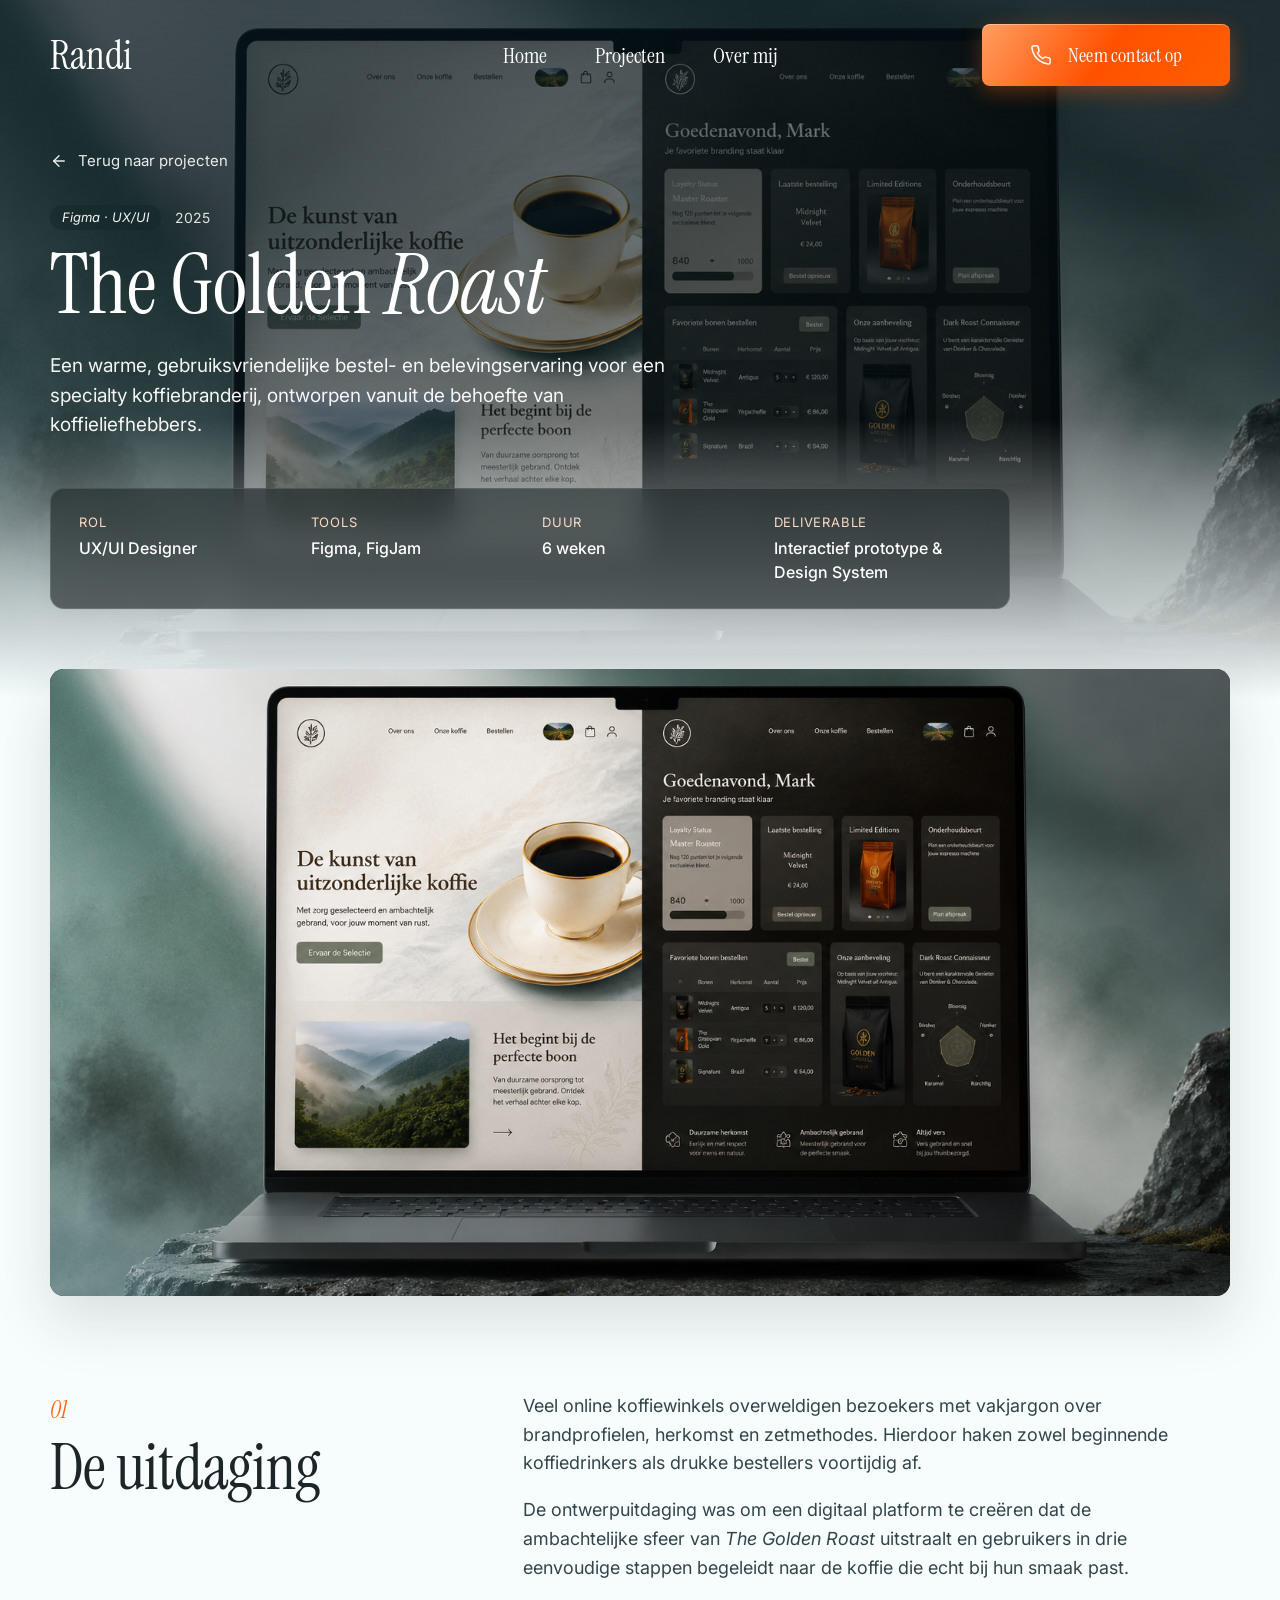
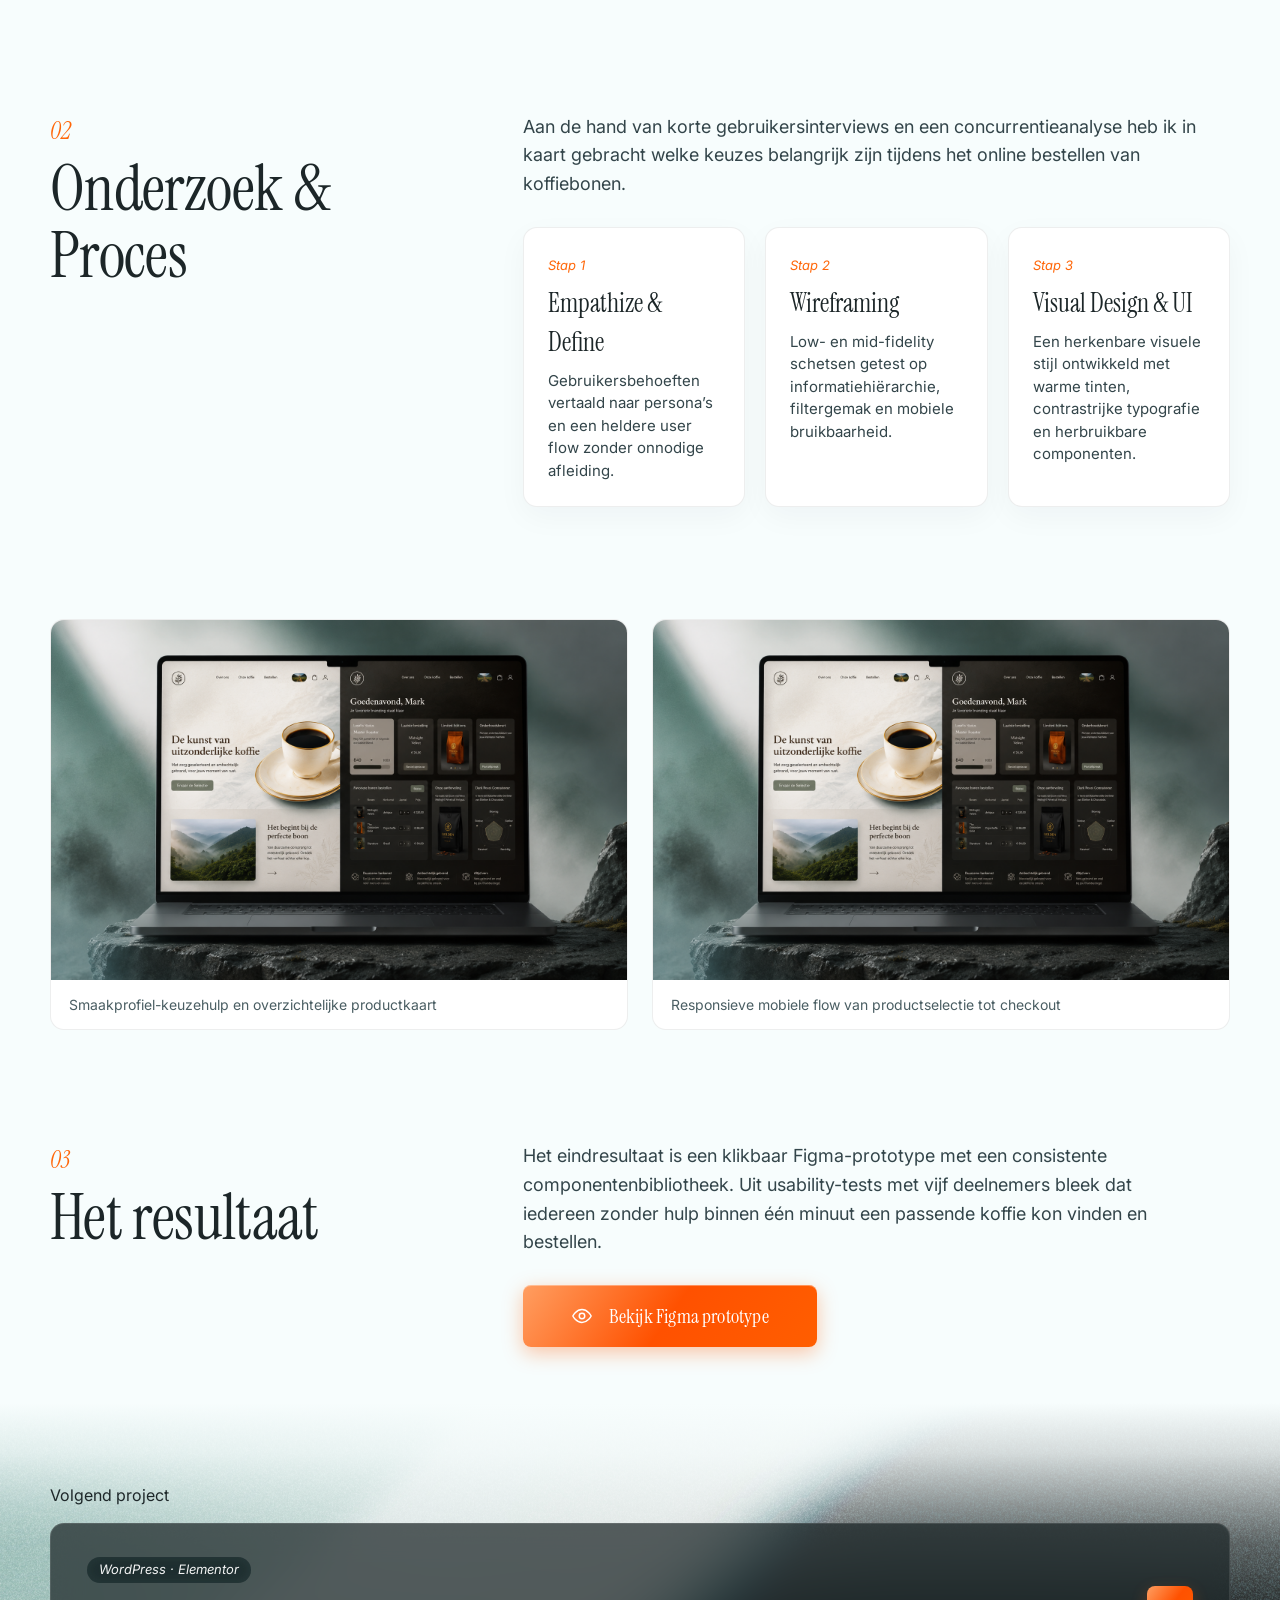
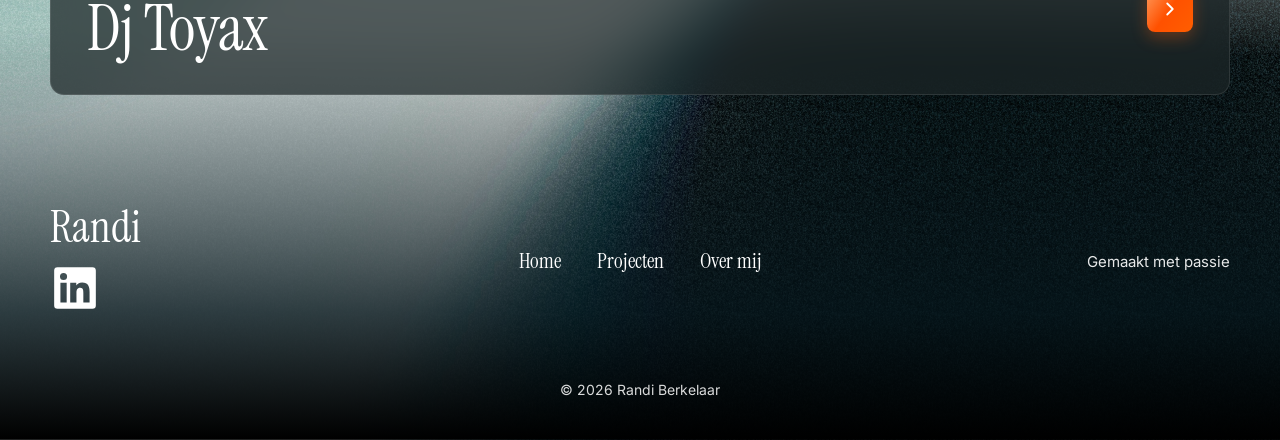
==== goldenroast.html @ 63458b0e "project pagina" ====
<!DOCTYPE html>
<html lang="nl">

<head>
  <meta charset="UTF-8">
  <meta name="viewport" content="width=device-width, initial-scale=1.0">
  <title>The Golden Roast | Randi Berkelaar</title>
  <meta name="description"
    content="UX/UI case study voor The Golden Roast door Randi Berkelaar – van gebruikersonderzoek en wireframes tot een compleet visueel ontwerp in Figma.">

  <link rel="preconnect" href="https://fonts.googleapis.com">
  <link rel="preconnect" href="https://fonts.gstatic.com" crossorigin>
  <link
    href="https://fonts.googleapis.com/css2?family=Inter:wght@400;500;600&family=Instrument+Serif:ital@0;1&display=swap"
    rel="stylesheet">
  <link rel="stylesheet" href="style.css">
</head>

<body class="project-page">

  <!-- ================= HEADER ================= -->
  <header class="site-header" id="top">
    <a href="index.html" class="logo">Randi</a>

    <nav class="nav" id="nav">
      <a href="index.html">Home</a>
      <a href="index.html#projecten">Projecten</a>
      <a href="index.html#over-mij">Over mij</a>
      <a href="index.html#contact" class="btn btn-orange nav-cta-mobile">Neem contact op</a>
    </nav>

    <a href="index.html#contact" class="btn btn-orange header-cta">
      <svg viewBox="0 0 24 24" aria-hidden="true">
        <path
          d="M22 16.9v3a2 2 0 0 1-2.2 2 19.8 19.8 0 0 1-8.6-3.1 19.5 19.5 0 0 1-6-6A19.8 19.8 0 0 1 2.1 4.2 2 2 0 0 1 4.1 2h3a2 2 0 0 1 2 1.7c.1 1 .4 1.9.7 2.8a2 2 0 0 1-.5 2.1L8.1 9.9a16 16 0 0 0 6 6l1.3-1.2a2 2 0 0 1 2.1-.4c.9.3 1.8.6 2.8.7a2 2 0 0 1 1.7 2z" />
      </svg>
      Neem contact op
    </a>

    <button class="menu-toggle" id="menuToggle" aria-label="Menu openen">
      <span></span><span></span>
    </button>
  </header>

  <main>

    <!-- ================= PROJECT HERO ================= -->
    <section class="project-hero">
      <div class="project-hero-inner">
        <a href="index.html#projecten" class="back-link reveal">
          <svg viewBox="0 0 24 24" aria-hidden="true">
            <path d="M19 12H5" />
            <path d="M12 19l-7-7 7-7" />
          </svg>
          Terug naar projecten
        </a>

        <div class="project-hero-meta reveal">
          <span class="tag">Figma · UX/UI</span>
          <span class="project-year">2025</span>
        </div>

        <h1 class="reveal">The Golden <em>Roast</em></h1>
        <p class="project-lead reveal">
          Een warme, gebruiksvriendelijke bestel- en belevingservaring voor een specialty koffiebranderij,
          ontworpen vanuit de behoefte van koffieliefhebbers.
        </p>

        <!-- Kerngegevens -->
        <dl class="project-specs reveal">
          <div>
            <dt>Rol</dt>
            <dd>UX/UI Designer</dd>
          </div>
          <div>
            <dt>Tools</dt>
            <dd>Figma, FigJam</dd>
          </div>
          <div>
            <dt>Duur</dt>
            <dd>6 weken</dd>
          </div>
          <div>
            <dt>Deliverable</dt>
            <dd>Interactief prototype &amp; Design System</dd>
          </div>
        </dl>
      </div>
    </section>

    <!-- ================= COVER AFBEELDING ================= -->
    <section class="project-cover">
      <div class="container">
        <div class="cover-frame reveal">
          <img src="images/goldenroast.png" alt="Overzicht van het The Golden Roast ontwerp"
            onerror="this.style.display='none'">
        </div>
      </div>
    </section>

    <!-- ================= OVERZICHT & UITDAGING ================= -->
    <section class="case-section">
      <div class="container case-grid">
        <div class="case-label reveal">
          <span class="step-num">01</span>
          <h2>De uitdaging</h2>
        </div>
        <div class="case-body reveal">
          <p>
            Veel online koffiewinkels overweldigen bezoekers met vakjargon over brandprofielen, herkomst en
            zetmethodes. Hierdoor haken zowel beginnende koffiedrinkers als drukke bestellers voortijdig af.
          </p>
          <p>
            De ontwerpuitdaging was om een digitaal platform te creëren dat de ambachtelijke sfeer van
            <em>The Golden Roast</em> uitstraalt en gebruikers in drie eenvoudige stappen begeleidt naar de koffie
            die echt bij hun smaak past.
          </p>
        </div>
      </div>
    </section>

    <!-- ================= ONDERZOEK & PROCES ================= -->
    <section class="case-section">
      <div class="container case-grid">
        <div class="case-label reveal">
          <span class="step-num">02</span>
          <h2>Onderzoek &amp; Proces</h2>
        </div>
        <div class="case-body reveal">
          <p>
            Aan de hand van korte gebruikersinterviews en een concurrentieanalyse heb ik in kaart gebracht welke
            keuzes belangrijk zijn tijdens het online bestellen van koffiebonen.
          </p>

          <div class="process-cards">
            <article class="process-card">
              <span class="process-tag">Stap 1</span>
              <h3>Empathize &amp; Define</h3>
              <p>Gebruikersbehoeften vertaald naar persona’s en een heldere user flow zonder onnodige afleiding.</p>
            </article>

            <article class="process-card">
              <span class="process-tag">Stap 2</span>
              <h3>Wireframing</h3>
              <p>Low- en mid-fidelity schetsen getest op informatiehiërarchie, filtergemak en mobiele bruikbaarheid.</p>
            </article>

            <article class="process-card">
              <span class="process-tag">Stap 3</span>
              <h3>Visual Design &amp; UI</h3>
              <p>Een herkenbare visuele stijl ontwikkeld met warme tinten, contrastrijke typografie en herbruikbare componenten.</p>
            </article>
          </div>
        </div>
      </div>
    </section>

    <!-- ================= VISUELE HIGHLIGHTS ================= -->
    <section class="case-section">
      <div class="container">
        <div class="case-gallery reveal">
          <figure class="gallery-item">
            <img src="images/goldenroast.png" alt="Productpagina en smaakprofiel kiezer"
              onerror="this.style.display='none'">
            <figcaption>Smaakprofiel-keuzehulp en overzichtelijke productkaart</figcaption>
          </figure>
          <figure class="gallery-item">
            <img src="images/goldenroast.png" alt="Mobiele weergave en winkelmand"
              onerror="this.style.display='none'">
            <figcaption>Responsieve mobiele flow van productselectie tot checkout</figcaption>
          </figure>
        </div>
      </div>
    </section>

    <!-- ================= RESULTAAT & REFLECTIE ================= -->
    <section class="case-section">
      <div class="container case-grid">
        <div class="case-label reveal">
          <span class="step-num">03</span>
          <h2>Het resultaat</h2>
        </div>
        <div class="case-body reveal">
          <p>
            Het eindresultaat is een klikbaar Figma-prototype met een consistente componentenbibliotheek. Uit
            usability-tests met vijf deelnemers bleek dat iedereen zonder hulp binnen één minuut een passende
            koffie kon vinden en bestellen.
          </p>
          <div class="case-actions">
            <a href="https://www.figma.com/" target="_blank" rel="noopener" class="btn btn-orange">
              <svg viewBox="0 0 24 24" aria-hidden="true">
                <path d="M2 12s3.6-7 10-7 10 7 10 7-3.6 7-10 7S2 12 2 12z" />
                <circle cx="12" cy="12" r="3" />
              </svg>
              Bekijk Figma prototype
            </a>
          </div>
        </div>
      </div>
    </section>

    <!-- ================= VOLGEND PROJECT + FOOTER ================= -->
    <div class="dark-zone">

      <section class="next-project">
        <div class="container">
          <p class="next-label reveal">Volgend project</p>
          <a href="index.html#projecten" class="next-card reveal">
            <div>
              <span class="tag">WordPress · Elementor</span>
              <h2>Dj Toyax</h2>
            </div>
            <span class="arrow" aria-hidden="true">
              <svg viewBox="0 0 24 24">
                <path d="M9 18l6-6-6-6" />
              </svg>
            </span>
          </a>
        </div>
      </section>

      <!-- ================= FOOTER ================= -->
      <footer class="footer">
        <div class="footer-inner">
          <div class="footer-left">
            <a href="index.html" class="logo">Randi</a>
            <a href="https://www.linkedin.com/" target="_blank" rel="noopener" class="linkedin" aria-label="LinkedIn">
              <svg viewBox="0 0 24 24">
                <path
                  d="M20.4 2H3.6A1.6 1.6 0 0 0 2 3.6v16.8A1.6 1.6 0 0 0 3.6 22h16.8a1.6 1.6 0 0 0 1.6-1.6V3.6A1.6 1.6 0 0 0 20.4 2zM8 19H5V9.5h3V19zM6.5 8.2a1.7 1.7 0 1 1 0-3.4 1.7 1.7 0 0 1 0 3.4zM19 19h-3v-4.6c0-1.1 0-2.5-1.5-2.5s-1.8 1.2-1.8 2.4V19h-3V9.5h2.9v1.3c.4-.8 1.400-1.500 2.800-1.500 3 0 3.600 2 3.600 4.600V19z" />
              </svg>
            </a>
          </div>

          <nav class="footer-nav">
            <a href="index.html">Home</a>
            <a href="index.html#projecten">Projecten</a>
            <a href="index.html#over-mij">Over mij</a>
          </nav>

          <p class="footer-made">Gemaakt met passie</p>
        </div>
        <p class="copyright">© <span id="year">2026</span> Randi Berkelaar</p>
      </footer>

    </div>
  </main>

  <script src="script.js"></script>
</body>

</html>
---- style.css ----
/* =========================================================
   Kleuren, fonts, variabelen en basisinstellingen
   ========================================================= */
:root {
  --orange-1: #ff8a3d;
  --orange-2: #ff5f0a;
  --orange: #FF6608;
  --orange-soft: #fbd9c4;

  --ink: #1C2628;
  --ink-soft: #1D2729;
  --teal: #27585a;
  --bg-light: #f7fdfd;
  --text: #2a3a3d;
  --white: #F7FDFF;

  --font-display: "Instrument Serif", "Times New Roman", serif;
  --font-body: "Inter", system-ui, -apple-system, sans-serif;

  --radius: 14px;
  --pad: 50px;
  --max: 1400px;
  /* Eén gedeelde zijmarge voor ALLE secties (header, hero, projecten, over mij, footer) */
  --gutter: max(var(--pad), calc((100% - var(--max)) / 2));
}

@property --fl {
  syntax: "<length>";
  inherits: false;
  initial-value: 0px;
}

@property --fr {
  syntax: "<length>";
  inherits: false;
  initial-value: 0px;
}

*,
*::before,
*::after {
  box-sizing: border-box;
  margin: 0;
  padding: 0;
}

html {
  scroll-behavior: smooth;
  overflow-x: clip;
}

body {
  font-family: var(--font-body);
  color: var(--text);
  background: var(--bg-light);
  line-height: 1.5;
  -webkit-font-smoothing: antialiased;
  overflow-x: hidden;
}

img {
  display: block;
  max-width: 100%;
}

a {
  color: inherit;
  text-decoration: none;
}

button {
  font: inherit;
  cursor: pointer;
  border: 0;
  background: none;
}

.container {
  width: 100%;
  padding: 0 var(--gutter);
}

.container-narrow {
  width: 100%;
  max-width: 760px;
  margin: 0 auto;
  padding: 0 24px;
}



/* ================= BUTTONS ================= */
.btn {
  display: inline-flex;
  align-items: center;
  justify-content: center;
  gap: 16px;
  padding: 16px 48px;
  font-family: var(--font-display);
  font-size: 20px;
  letter-spacing: .01em;
  color: #fff;
  border-radius: 8px;
  transition: transform .25s ease, box-shadow .25s ease, filter .25s ease;
}

.btn svg {
  width: 22px;
  height: 22px;
  fill: none;
  stroke: currentColor;
  stroke-width: 1.6;
  stroke-linecap: round;
  stroke-linejoin: round;
}

.btn-orange {
  background: linear-gradient(125deg, rgb(255, 158, 97) 0%, rgb(255, 81, 0) 50%, rgb(255, 94, 0) 100%);
  box-shadow: 0 6px 20px rgba(255, 95, 10, .35), inset 0 1px 0 rgba(255, 255, 255, .35);
}

.btn-orange:hover {
  transform: translateY(-2px);
  filter: brightness(1.06);
  box-shadow: 0 12px 28px rgba(255, 95, 10, .45), inset 0 1px 0 rgba(255, 255, 255, .35);
}

.btn-orange:active {
  transform: translateY(0);
}

.btn-ghost {
  background: transparent;
  padding-inline: 20px;
}

.btn-ghost:hover {
  transform: translateX(4px);
}

/* ================= HEADER ================= */
.site-header {
  position: absolute;
  top: 0;
  left: 0;
  right: 0;
  z-index: 20;
  display: flex;
  align-items: center;
  justify-content: space-between;
  padding: 24px var(--gutter);
}

.logo {
  font-family: var(--font-display);
  font-size: 40px;
  color: #fff;
  line-height: 1;
}

.nav {
  position: absolute;
  left: 50%;
  transform: translateX(-50%);
  display: flex;
  gap: 48px;
}

.nav a {
  font-family: var(--font-display);
  font-size: 22px;
  color: #fff;
  position: relative;
  padding-block: 4px;
}

.nav a:hover {
  color: var(--orange-1);
}

.header-cta {
  padding: 16px 48px;
}

.nav-cta-mobile {
  display: none;
}

.menu-toggle {
  display: none;
  width: 44px;
  height: 44px;
  position: relative;
  z-index: 30;
}

.menu-toggle span {
  position: absolute;
  left: 10px;
  right: 10px;
  height: 2px;
  background: #fff;
  transition: transform .3s, top .3s;
}

.menu-toggle span:nth-child(1) {
  top: 16px;
}

.menu-toggle span:nth-child(2) {
  top: 26px;
}

.menu-toggle.open span:nth-child(1) {
  top: 21px;
  transform: rotate(45deg);
}

.menu-toggle.open span:nth-child(2) {
  top: 21px;
  transform: rotate(-45deg);
}

/* ================= HERO ================= */
.hero {
  position: relative;
  min-height: 760px;
  padding: 130px var(--gutter) 140px;
  color: #fff;
  overflow: hidden;

  /* bovenste laag = overlay, onderste laag = jouw foto */
  background-image:
    /* donkere teal tint bovenin zodat de witte tekst leesbaar blijft */
    linear-gradient(1deg, rgba(4, 20, 26, .55) 0%, rgba(4, 20, 26, .25) 50%, rgba(4, 20, 26, 0) 80%),
    /* extra donkere gloed links achter de kop */
    radial-gradient(ellipse 60% 70% at 15% 35%, rgba(4, 20, 26, .45) 0%, transparent 70%),
    url("images/magicpattern.jpg");
  background-size: cover;
  background-position: center;
  background-repeat: no-repeat;
}

@media (max-width: 860px) {
  .hero {
    background-image:
      linear-gradient(1deg, rgba(4, 20, 26, .55) 0%, rgba(4, 20, 26, .25) 50%, rgba(4, 20, 26, 0) 80%),
      radial-gradient(ellipse 60% 70% at 15% 35%, rgba(4, 20, 26, .45) 0%, transparent 70%),
      url("images/mobiel.png");
    background-size: cover;
    background-position: center;
    background-repeat: no-repeat;
  }
}

/* zachte overloop naar de achtergrondkleur van de rest van de site */
.hero::after {
  content: "";
  position: absolute;
  left: 0;
  right: 0;
  bottom: 0;
  height: 340px;
  background: linear-gradient(180deg,
      rgba(247, 253, 253, 0) 0%,
      rgba(247, 253, 253, .35) 40%,
      rgba(247, 253, 253, .8) 75%,
      var(--bg-light) 100%);
  z-index: 2;
  pointer-events: none;
}

.hero-inner {
  position: relative;
  z-index: 3;
  display: flex;
  align-items: flex-start;
  justify-content: space-between;
  gap: 40px;
}

.hero-text {
  max-width: 640px;
  padding-top: 10px;
}

.hero h1 {
  font-family: var(--font-display);
  font-weight: 400;
  font-size: clamp(64px, 7vw, 108px);
  line-height: .98;
}

.hero h1 em {
  font-style: italic;
  color: var(--orange);
}

.hero p {
  margin-top: 40px;
  max-width: 440px;
  font-size: 18px;
  line-height: 1.5;
  color: rgba(255, 255, 255, .95);
}

.hero-buttons {
  margin-top: 56px;
  display: flex;
  align-items: center;
  gap: 40px;
  flex-wrap: wrap;
}

.hero-buttons .btn-orange {
  padding: 16px 48px;
}

/* gestapelde kaarten */
.hero-stack {
  position: relative;
  width: 460px;
  max-width: 100%;
  aspect-ratio: 460 / 420;
  margin-top: 70px;
  flex-shrink: 0;
  animation: float 6s ease-in-out infinite;
}

.stack-card {
  position: absolute;
  top: 0;
  left: 0;
  right: 0;
  height: 83%;
  border-radius: 8px;
  overflow: hidden;
  box-shadow: 0 20px 50px rgba(0, 0, 0, .35);
  transition: transform .9s cubic-bezier(.65, 0, .35, 1);
  will-change: transform;
}

.stack-card img {
  width: 100%;
  height: 100%;
  object-fit: cover;
}

.stack-card[data-pos="0"] {
  transform: translateY(40px);
  z-index: 3;
}

.stack-card[data-pos="1"] {
  transform: translate(-6px, 2px) rotate(-2.5deg);
  z-index: 2;
}

.stack-card[data-pos="2"] {
  transform: translate(10px, -6px) rotate(4deg);
  z-index: 1;
}

@keyframes float {

  0%,
  100% {
    transform: translateY(0);
  }

  50% {
    transform: translateY(-10px);
  }
}

/* ================= PROJECTEN ================= */
.projects {
  padding: 80px 0 80px;
}

.section-head {
  display: flex;
  align-items: center;
  justify-content: space-between;
  margin-bottom: 36px;
}

h2 {
  font-family: var(--font-display);
  font-weight: 400;
  font-size: clamp(40px, 5vw, 64px);
  line-height: 1.05;
  color: var(--ink);
  letter-spacing: -.01em;
}

.carousel-arrows {
  display: flex;
  gap: 22px;
}

.arrow {
  width: 46px;
  height: 46px;
  border-radius: 8px;
  display: grid;
  place-items: center;
  background: linear-gradient(125deg, rgb(255, 158, 97) 0%, rgb(255, 81, 0) 50%, rgb(255, 94, 0) 100%);
  box-shadow: 0 6px 16px rgba(255, 95, 10, .3);
  transition: transform .2s, filter .2s, opacity .2s;
}

.arrow svg {
  width: 22px;
  height: 22px;
  fill: none;
  stroke: #fff;
  stroke-width: 2;
  stroke-linecap: round;
  stroke-linejoin: round;
}

.arrow:hover {
  transform: translateY(-2px);
  filter: brightness(1.08);
}

.arrow:disabled {
  opacity: .4;
  cursor: default;
  transform: none;
}

.carousel {
  display: flex;
  gap: 24px;
  overflow-x: auto;
  scroll-snap-type: x mandatory;
  scrollbar-width: none;
  padding-bottom: 4px;
  -webkit-overflow-scrolling: touch;
  overscroll-behavior-x: contain;
  touch-action: pan-x pan-y;

  /* zachte fade aan de zijkanten, alleen zichtbaar aan de kant waar nog meer kaarten zijn */
  --fl: 0px;
  --fr: 0px;
  transition: --fl .35s ease, --fr .35s ease;
  -webkit-mask-image: linear-gradient(to right, transparent 0, #000 var(--fl), #000 calc(100% - var(--fr)), transparent 100%);
  mask-image: linear-gradient(to right, transparent 0, #000 var(--fl), #000 calc(100% - var(--fr)), transparent 100%);
}

/* even uit ik vind het niet mooi */
/* .carousel.fade-left {
  --fl: 50px;
}

.carousel.fade-right {
  --fr: 50px;
}

.carousel::-webkit-scrollbar {
  display: none;
} */

.project-card {
  position: relative;
  flex: 0 0 calc((100% - 48px) / 3);
  aspect-ratio: 1 / .76;
  border-radius: var(--radius);
  overflow: hidden;
  scroll-snap-align: start;
  isolation: isolate;
}

.project-card img {
  position: absolute;
  inset: 0;
  width: 100%;
  height: 100%;
  object-fit: cover;
  transition: transform .6s ease;
  z-index: 0;
  /* onderste laag: de foto */
  pointer-events: none;
  -webkit-user-drag: none;
  user-select: none;
}

.project-card:hover img {
  transform: scale(1.1);
}

.project-card::before,
.project-card::after {
  content: "";
  position: absolute;
  inset: 0;
  transition: opacity .4s ease;
  pointer-events: none;
}

/* blauwe/donkere laag, boven de foto */
.project-card::after {
  z-index: 1;
  background: radial-gradient(150% 45% at 15.5% 100%,
      rgb(0, 0, 0) 0%, rgb(17, 52, 61) 25%, rgb(98, 125, 130) 49.569%,
      rgba(206, 214, 212, 0) 75%, rgba(255, 0, 0, 0) 100%);
  opacity: .75;
}

/* oranje laag, boven de blauwe (onzichtbaar tot hover) */
.project-card::before {
  z-index: 2;
  background: radial-gradient(150% 45% at 15.5% 100%,
      rgb(143, 60, 9) 0%, rgb(209, 97, 10) 25%, rgb(255, 169, 92) 49.569%,
      rgba(206, 214, 212, 0) 75%, rgba(255, 0, 0, 0) 100%);
  opacity: 0;
}

@media (hover: hover) {
  .project-card:hover::before {
    opacity: .75;
  }

  .project-card:hover::after {
    opacity: 0;
  }
}

.project-info {
  position: absolute;
  left: 20px;
  bottom: 18px;
  z-index: 3;
  /* tekst boven alle lagen */
  color: #fff;
}

.tag {
  display: inline-block;
  padding: 3px 12px;
  margin-bottom: 8px;
  font-size: 13px;
  font-style: italic;
  color: rgba(255, 255, 255, .95);
  background: rgba(20, 40, 42, .55);
  backdrop-filter: blur(8px);
  -webkit-backdrop-filter: blur(8px);
  border-radius: 20px;
}

.project-info h3 {
  font-family: var(--font-display);
  font-weight: 400;
  font-size: 30px;
  line-height: 1.1;
}

.dots {
  display: flex;
  justify-content: center;
  gap: 14px;
  margin-top: 26px;


}

/* @media (max-width: 600px) {
  .dots {
    display: none;
  }
} */


.dot {
  width: 16px;
  height: 16px;
  border-radius: 4px;
  background: var(--orange-soft);
  transition: background .3s, transform .3s;
}

.dot.active {
  background: var(--orange);
  transform: scale(1.05);
}

/* ================= OVER MIJ ================= */
.about {
  padding: 80px 0 80px;
}

.about-grid {
  display: grid;
  grid-template-columns: 1.05fr 1fr;
  gap: 70px;
  align-items: center;
}

@media (max-width: 860px) {
  .about-grid> :first-child {
    order: 2;
    /* De foto gaat naar beneden */
  }
}

.about-photo {
  aspect-ratio: 1 / .68;
  border-radius: 12px;
  overflow: hidden;
}

.about-photo img {
  width: 100%;
  height: 100%;
  object-fit: cover;
  object-position: center 75%;
}

.about-text h2 {
  margin-bottom: 28px;
}

.about-text p {
  font-size: 18px;
  line-height: 1.45;
  margin-bottom: 18px;
  color: #33454a;
  max-width: 560px;
}

.about-text .btn {
  margin-top: 36px;
}

/* ================= CONTACT + FOOTER ================= */
.dark-zone {
  position: relative;
  overflow: hidden;
  background-image:
    /* bovenkant: vloeit over in de achtergrondkleur van de site */
    linear-gradient(180deg,
      var(--bg-light) 0%,
      rgba(247, 253, 253, .85) 8%,
      rgba(247, 253, 253, .35) 22%,
      rgba(247, 253, 253, 0) 40%),
    /* onderkant: steeds donkerder richting de footer */
    linear-gradient(180deg,
      rgba(4, 20, 26, 0) 35%,
      rgba(4, 20, 26, .45) 60%,
      rgba(4, 20, 26, .8) 80%,
      #000000 100%),
    url("images/magicpattern-spiegel.jpg");
  background-size: cover;
  background-position: center;
  background-repeat: no-repeat;
}

@media (max-width: 860px) {
  .dark-zone {
    position: relative;
    overflow: hidden;
    background-image:
      /* bovenkant: vloeit over in de achtergrondkleur van de site */
      linear-gradient(180deg,
        var(--bg-light) 0%,
        rgba(247, 253, 253, .85) 8%,
        rgba(247, 253, 253, .35) 22%,
        rgba(247, 253, 253, 0) 40%),
      /* onderkant: steeds donkerder richting de footer */
      linear-gradient(180deg,
        rgba(4, 20, 26, 0) 35%,
        rgba(4, 20, 26, .45) 60%,
        rgba(4, 20, 26, .8) 82%,
        #030b0e 100%),
      url("images/mobiel-spiegel.png");
    background-size: cover;
    background-position: center;
    background-repeat: no-repeat;

  }
}

.dark-zone>* {
  position: relative;
  z-index: 2;
}

.contact {
  padding: 80px 0 80px;
  text-align: center;
}

.contact h2 {
  color: var(--ink);
}

.contact-sub {
  font-size: 18px;
  margin-top: 10px;
  color: var(--ink-soft);
}

.contact-form {
  margin: 36px auto 0;
  max-width: 460px;
  padding: 24px;
  text-align: left;
  background: rgba(40, 52, 55, 0.51);
  backdrop-filter: blur(18px);
  -webkit-backdrop-filter: blur(16px);
  border: 1px solid rgba(255, 255, 255, .08);
  border-radius: 16px;
  box-shadow: 0 30px 60px rgba(0, 0, 0, .25);
}

.contact-form label {
  display: block;
  margin-bottom: 8px;
  font-size: 15px;
  font-weight: 500;
  color: #fff;
}

.contact-form input,
.contact-form textarea {
  width: 100%;
  padding: 13px 14px;
  margin-bottom: 20px;
  font: inherit;
  font-size: 15px;
  color: #fff;
  background: rgba(255, 255, 255, .2);
  border: 1px solid transparent;
  border-radius: 8px;
  outline: none;
  transition: border-color .25s, background .25s;
}

.contact-form textarea {
  height: 150px;
  resize: vertical;
}

.contact-form ::placeholder {
  color: rgba(255, 255, 255, .6);
}

.contact-form input:focus,
.contact-form textarea:focus {
  border-color: var(--orange-1);
  background: rgba(255, 255, 255, .26);
}

.contact-form .btn {
  display: flex;
  margin: 8px auto 0;
}

.form-status {
  margin-top: 14px;
  text-align: center;
  font-size: 14px;
  color: #fff;
  min-height: 1.2em;
}

.footer {
  padding: 90px var(--gutter) 40px;
  color: #fff;
}

.footer-inner {
  display: grid;
  grid-template-columns: 1fr auto 1fr;
  align-items: center;
}

.footer-left {
  display: flex;
  flex-direction: column;
  gap: 14px;
  align-items: flex-start;
}

.footer .logo {
  font-size: 44px;
}

.linkedin svg {
  width: 50px;
  height: 50px;
  fill: #fff;
  transition: transform .25s, fill .25s;
}

.linkedin:hover svg {
  transform: translateY(-3px);
  fill: var(--orange-1);
}

.footer-nav {
  display: flex;
  gap: 36px;
}

.footer-nav a {
  font-family: var(--font-display);
  font-size: 21px;
  transition: color .25s;
}

.footer-nav a:hover {
  color: var(--orange-1);
}

.footer-made {
  justify-self: end;
  font-size: 15px;
  color: rgba(255, 255, 255, .9);
}

.copyright {
  margin-top: 60px;
  text-align: center;
  font-size: 14px;
  color: rgba(255, 255, 255, .85);
}

/* ================= REVEAL ANIMATIE ================= */
.reveal {
  opacity: 0;
  transform: translateY(26px);
  transition: opacity .8s ease, transform .8s ease;
}

.reveal.visible {
  opacity: 1;
  transform: none;
}

.hero-stack.reveal.visible {
  transform: none;
}

@media (prefers-reduced-motion: reduce) {
  .reveal {
    opacity: 1;
    transform: none;
    transition: none;
  }

  .hero-stack {
    animation: none;
  }

  html {
    scroll-behavior: auto;
  }
}

/* ================= RESPONSIVE ================= */
@media (max-width: 1100px) {
  .nav {
    gap: 28px;
  }

  .hero-stack {
    width: 380px;
  }

  .project-card {
    flex-basis: calc((100% - 24px) / 2);
  }
}

@media (max-width: 860px) {
  :root {
    --pad: 24px;
  }

  .header-cta {
    display: none;
  }

  .menu-toggle {
    display: block;
  }

  .nav {
    position: fixed;
    inset: 0;
    transform: none;
    flex-direction: column;
    align-items: center;
    justify-content: center;
    gap: 28px;
    background: rgba(5, 20, 22, .97);
    opacity: 0;
    pointer-events: none;
    transition: opacity .3s;
    z-index: 25;
  }

  .nav.open {
    opacity: 1;
    pointer-events: auto;
  }

  .nav a {
    font-size: 30px;
  }

  .nav-cta-mobile {
    display: inline-flex;
    font-size: 20px;
    margin-top: 10px;
  }

  .hero {
    padding-top: 110px;
    padding-bottom: 110px;
    min-height: 0;
  }

  .hero-inner {
    flex-direction: column;
  }

  .hero-stack {
    width: 100%;
    max-width: 420px;
    margin: 30px auto 0;
  }

  .hero-buttons {
    flex-direction: column;
    align-items: stretch;
    gap: 14px;
  }

  .hero-buttons .btn,
  .about-text .btn {
    width: 100%;
  }

  .hero-buttons .btn-ghost {
    padding: 16px 34px;
  }

  .nav {
    padding: 24px;
  }

  .nav-cta-mobile {
    width: 100%;
  }

  .contact-form .btn {
    width: 100%;
  }

  .about-grid {
    grid-template-columns: 1fr;
    gap: 36px;
  }

  .footer-inner {
    grid-template-columns: 1fr;
    justify-items: center;
    gap: 28px;
    text-align: center;
  }

  .footer-left {
    align-items: center;
  }

  .footer-made {
    justify-self: center;
  }
}

@media (max-width: 600px) {

  /* carousel loopt tot de rand van het scherm; eerste kaart lijnt uit met de rest */
  .carousel {
    margin-inline: calc(var(--pad) * -1);
    padding-inline: var(--pad);
    scroll-padding-inline: var(--pad);
    -webkit-mask-image: none;
    mask-image: none;
  }

  .project-card {
    flex-basis: 85%;
  }

  .carousel-arrows {
    gap: 12px;
  }

  .section-head h2 {
    font-size: 40px;
  }
}

/* =========================================================
   PROJECT DETAILPAGINA
   ========================================================= */
.project-hero {
  position: relative;
  padding: 150px var(--gutter) 90px;
  color: #fff;
  overflow: hidden;
  background-image:
    linear-gradient(180deg, rgba(4, 20, 26, .65) 0%, rgba(4, 20, 26, .4) 60%, var(--bg-light) 100%),
    radial-gradient(ellipse 65% 75% at 15% 30%, rgba(4, 20, 26, .55) 0%, transparent 75%),
    url("images/goldenroast.png");
  background-size: cover;
  background-position: center;
}

@media (max-width: 860px) {
  .project-hero {
    padding-top: 120px;
    background-image:
      linear-gradient(180deg, rgba(4, 20, 26, .65) 0%, rgba(4, 20, 26, .4) 60%, var(--bg-light) 100%),
      url("images/mobiel.png");
  }
}

.project-hero-inner {
  position: relative;
  z-index: 2;
  max-width: 960px;
}

.back-link {
  display: inline-flex;
  align-items: center;
  gap: 10px;
  margin-bottom: 32px;
  font-size: 15px;
  color: rgba(255, 255, 255, .9);
  transition: transform .25s ease, color .25s ease;
}

.back-link svg {
  width: 18px;
  height: 18px;
  fill: none;
  stroke: currentColor;
  stroke-width: 1.8;
  stroke-linecap: round;
  stroke-linejoin: round;
}

.back-link:hover {
  color: var(--orange-1);
  transform: translateX(-4px);
}

.project-hero-meta {
  display: flex;
  align-items: center;
  gap: 14px;
  margin-bottom: 14px;
}

.project-hero-meta .tag {
  margin-bottom: 0;
}

.project-year {
  font-size: 14px;
  color: rgba(255, 255, 255, .85);
}

.project-hero h1 {
  font-family: var(--font-display);
  font-weight: 400;
  font-size: clamp(54px, 6.5vw, 96px);
  line-height: 1;
}

/* .project-hero h1 em {
  font-style: italic;
  color: var(--orange);
} */

.project-lead {
  margin-top: 24px;
  max-width: 620px;
  font-size: 19px;
  line-height: 1.55;
  color: rgba(255, 255, 255, .95);
}

.project-specs {
  margin-top: 48px;
  padding: 24px 28px;
  display: grid;
  grid-template-columns: repeat(4, minmax(0, 1fr));
  gap: 24px;
  background: rgba(28, 38, 40, .62);
  backdrop-filter: blur(16px);
  -webkit-backdrop-filter: blur(16px);
  border: 1px solid rgba(255, 255, 255, .12);
  border-radius: var(--radius);
}

.project-specs dt {
  font-size: 13px;
  text-transform: uppercase;
  letter-spacing: .06em;
  color: var(--orange-soft);
  margin-bottom: 4px;
}

.project-specs dd {
  font-size: 16px;
  font-weight: 500;
  color: #fff;
}

/* Cover afbeelding */
.project-cover {
  margin-top: -30px;
  padding-bottom: 40px;
  position: relative;
  z-index: 3;
}

.cover-frame {
  aspect-ratio: 16 / 8.5;
  border-radius: var(--radius);
  overflow: hidden;
  background: var(--ink);
  box-shadow: 0 24px 60px rgba(28, 38, 40, .14);
}

.cover-frame img {
  width: 100%;
  height: 100%;
  object-fit: cover;
}

/* Case study secties */
.case-section {
  padding: 56px 0;
}

.case-grid {
  display: grid;
  grid-template-columns: 0.75fr 1.25fr;
  gap: 48px;
  align-items: start;
}

.step-num {
  display: inline-block;
  font-family: var(--font-display);
  font-style: italic;
  font-size: 24px;
  color: var(--orange);
  margin-bottom: 6px;
}

.case-body p {
  font-size: 18px;
  line-height: 1.6;
  color: #33454a;
  margin-bottom: 18px;
  max-width: 680px;
}

.case-actions {
  margin-top: 28px;
}

/* Proces kaarten */
.process-cards {
  margin-top: 28px;
  display: grid;
  grid-template-columns: repeat(3, minmax(0, 1fr));
  gap: 20px;
}

.process-card {
  padding: 24px;
  background: #fff;
  border: 1px solid rgba(28, 38, 40, .08);
  border-radius: var(--radius);
  box-shadow: 0 10px 30px rgba(28, 38, 40, .04);
}

.process-tag {
  display: inline-block;
  font-size: 13px;
  font-style: italic;
  color: var(--orange);
  margin-bottom: 8px;
}

.process-card h3 {
  font-family: var(--font-display);
  font-weight: 400;
  font-size: 26px;
  color: var(--ink);
  margin-bottom: 8px;
}

.process-card p {
  font-size: 15px;
  line-height: 1.5;
  margin-bottom: 0;
}

/* Galerij */
.case-gallery {
  display: grid;
  grid-template-columns: repeat(2, minmax(0, 1fr));
  gap: 24px;
}

.gallery-item {
  border-radius: var(--radius);
  overflow: hidden;
  background: #fff;
  border: 1px solid rgba(28, 38, 40, .08);
}

.gallery-item img {
  width: 100%;
  aspect-ratio: 16 / 10;
  object-fit: cover;
}

.gallery-item figcaption {
  padding: 14px 18px;
  font-size: 14px;
  color: #4a5e63;
}

/* Volgend project blok in dark-zone */
.next-project {
  padding: 80px 0 20px;
}

.next-label {
  font-size: 16px;
  color: var(--ink-soft);
  margin-bottom: 16px;
}

.next-card {
  display: flex;
  align-items: center;
  justify-content: space-between;
  gap: 24px;
  padding: 32px 36px;
  background: rgba(28, 38, 40, .72);
  backdrop-filter: blur(16px);
  -webkit-backdrop-filter: blur(16px);
  border: 1px solid rgba(255, 255, 255, .1);
  border-radius: var(--radius);
  color: #fff;
  transition: transform .3s ease, border-color .3s ease;
}

.next-card h2 {
  color: #fff;
  margin-top: 4px;
}

.next-card:hover {
  transform: translateY(-4px);
  border-color: var(--orange-1);
}

@media (max-width: 960px) {
  .project-specs {
    grid-template-columns: repeat(2, minmax(0, 1fr));
  }

  .case-grid,
  .process-cards {
    grid-template-columns: 1fr;
  }
}

@media (max-width: 600px) {
  .project-specs,
  .case-gallery {
    grid-template-columns: 1fr;
  }

  .next-card {
    padding: 24px;
  }
}
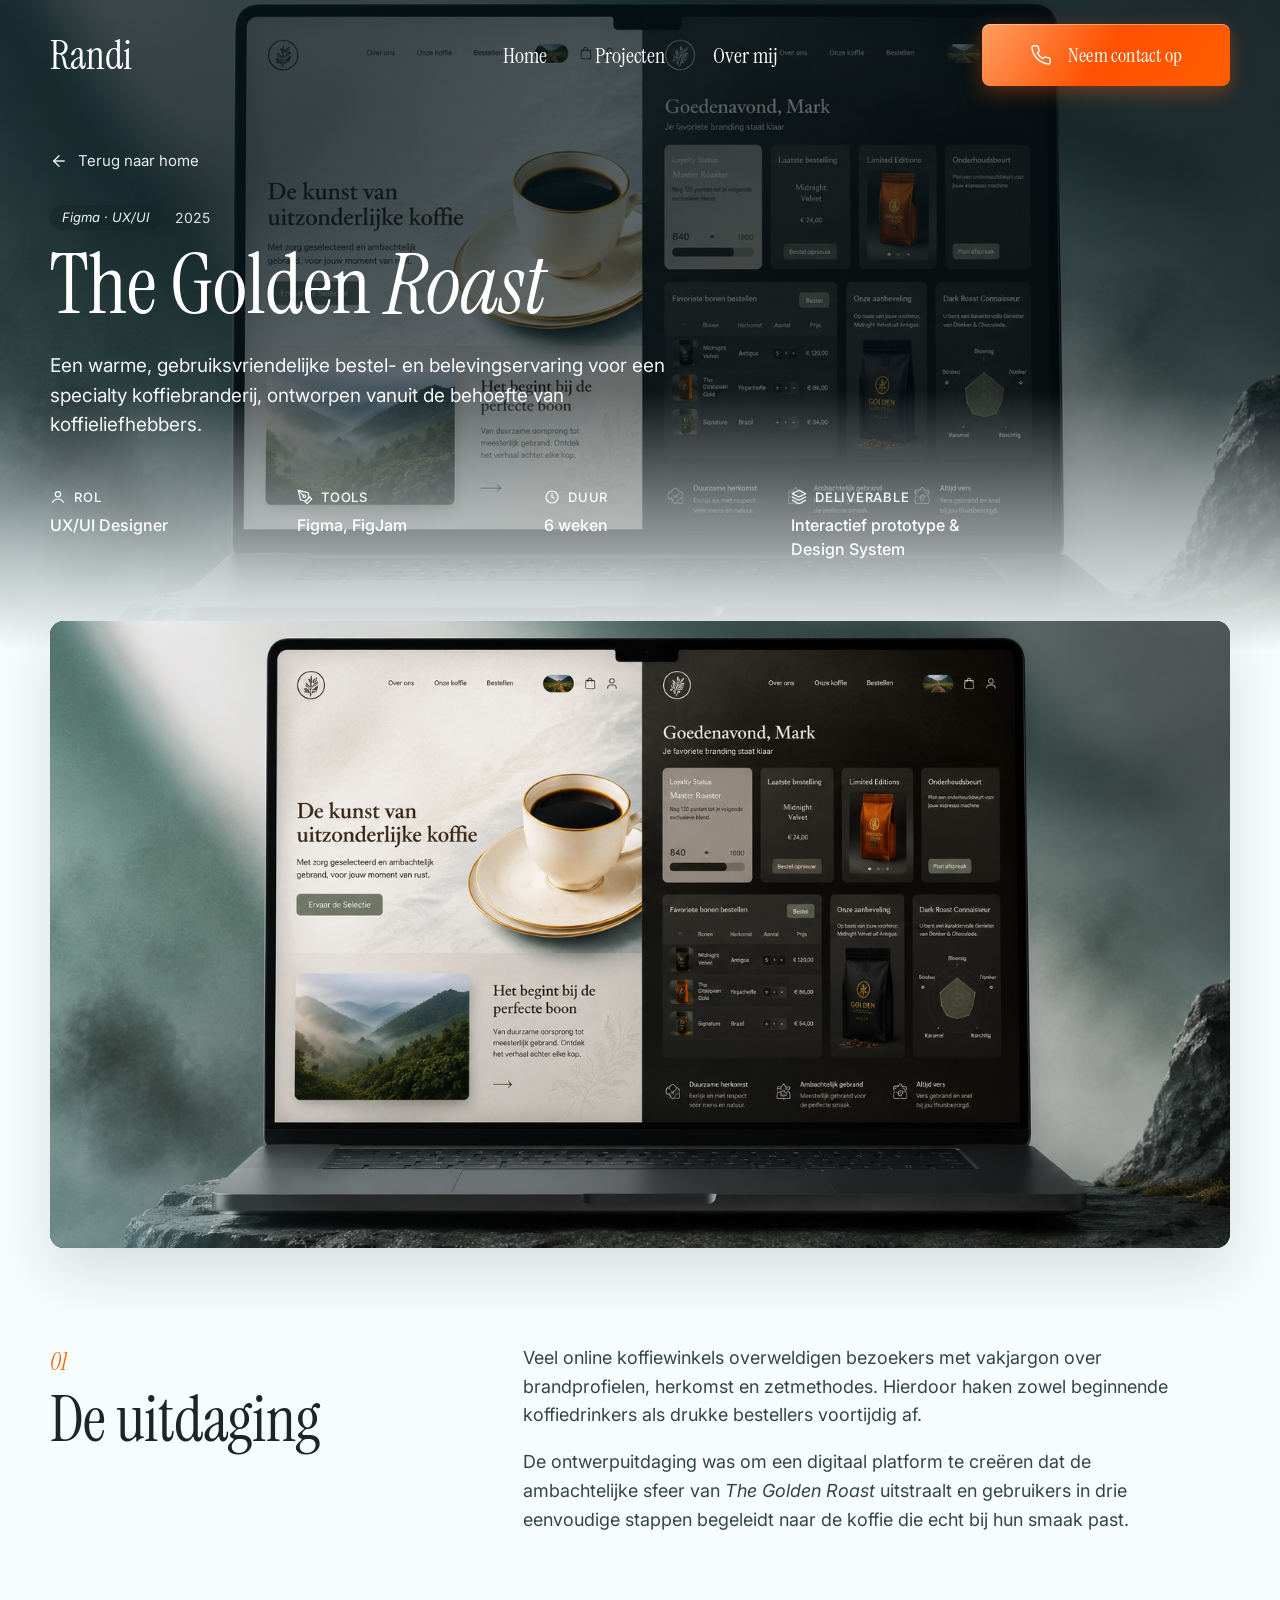
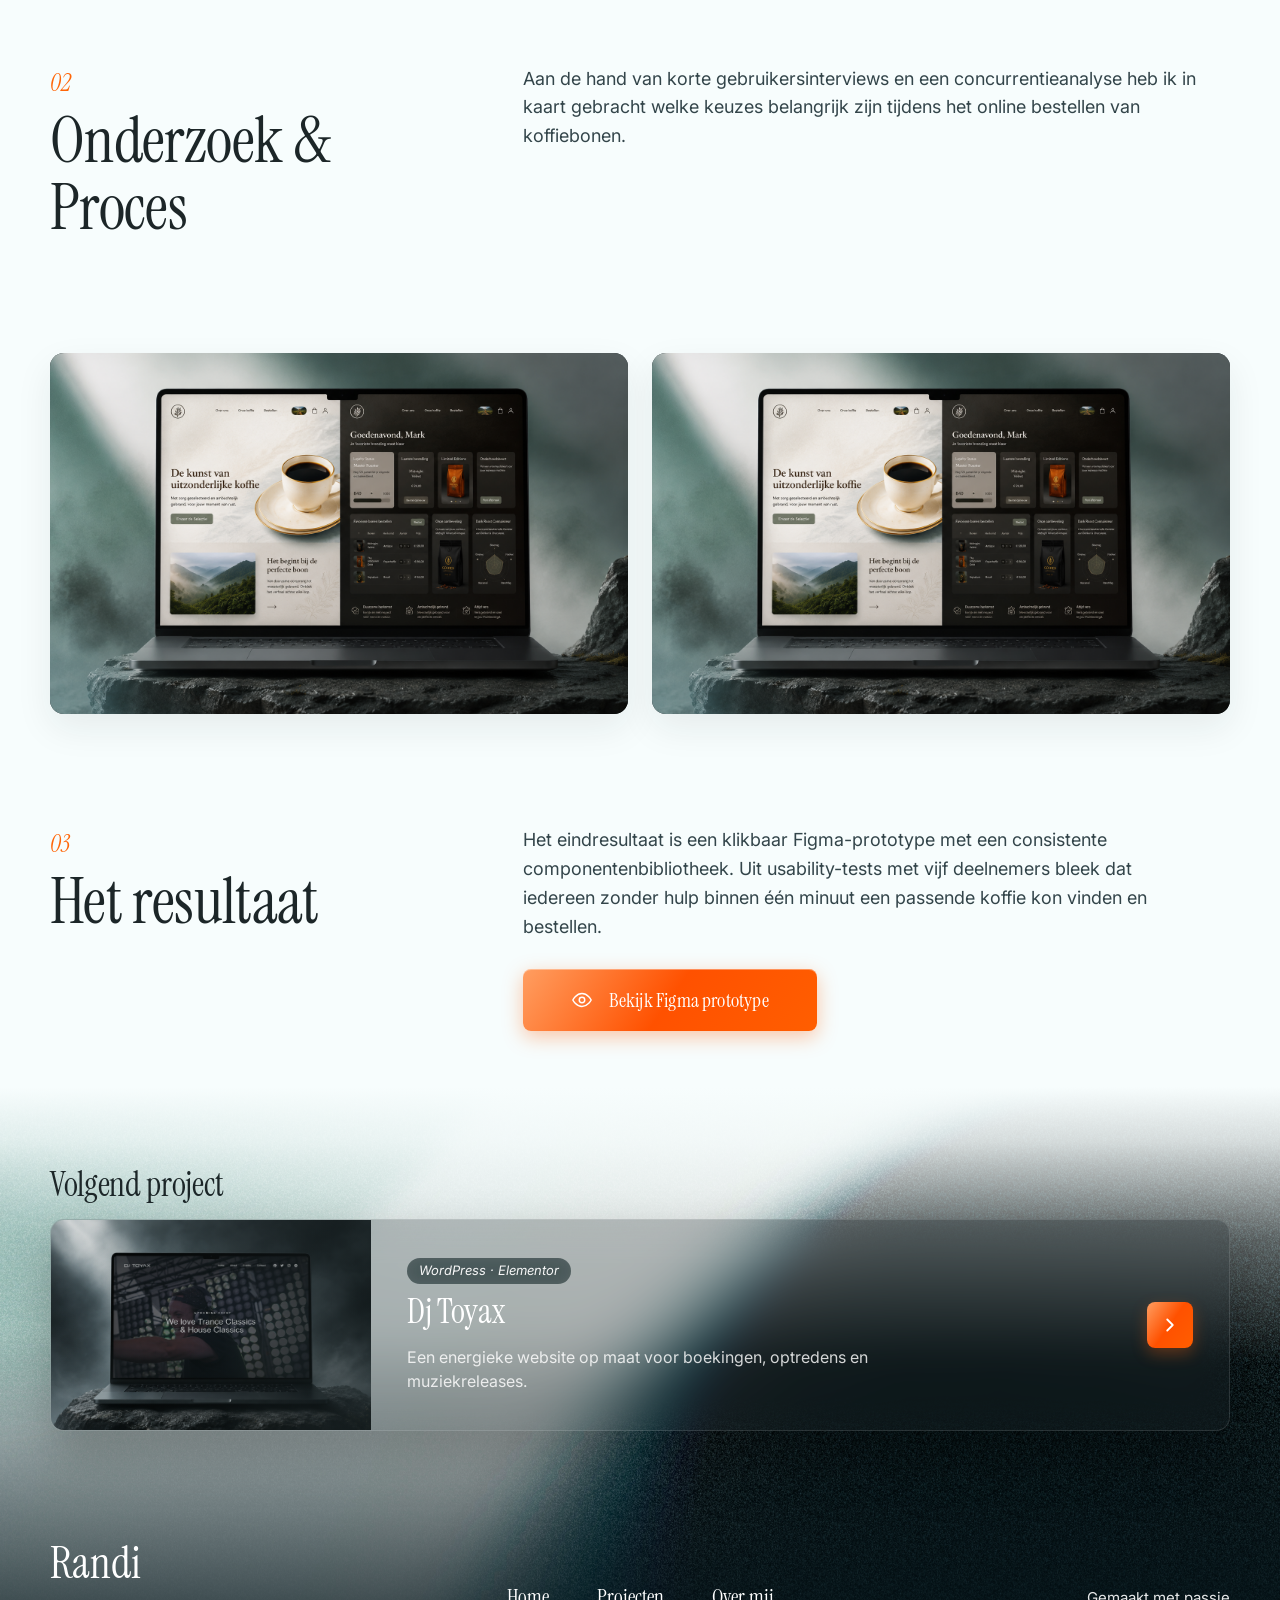
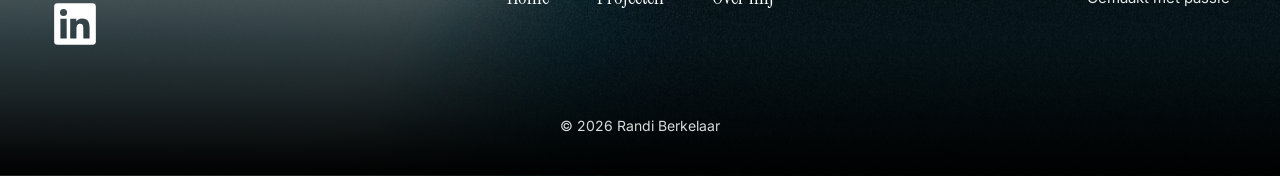
==== commit 48893879: "fixes" ====
--- a/goldenroast.html
+++ b/goldenroast.html
@@ -52,7 +52,7 @@
             <path d="M19 12H5" />
             <path d="M12 19l-7-7 7-7" />
           </svg>
-          Terug naar projecten
+          Terug naar home
         </a>
 
         <div class="project-hero-meta reveal">
@@ -66,22 +66,49 @@
           ontworpen vanuit de behoefte van koffieliefhebbers.
         </p>
 
-        <!-- Kerngegevens -->
+        <!-- Kerngegevens met iconen (zonder achtergrondvlak) -->
         <dl class="project-specs reveal">
           <div>
-            <dt>Rol</dt>
+            <dt>
+              <svg viewBox="0 0 24 24" aria-hidden="true">
+                <circle cx="12" cy="8" r="4" />
+                <path d="M4 20c1.8-3.6 5-5 8-5s6.2 1.4 8 5" />
+              </svg>
+              Rol
+            </dt>
             <dd>UX/UI Designer</dd>
           </div>
           <div>
-            <dt>Tools</dt>
+            <dt>
+              <svg viewBox="0 0 24 24" aria-hidden="true">
+                <path d="M12 19l7-7 3 3-7 7-3-3z" />
+                <path d="M18 13l-1.5-7.5L2 2l3.5 14.5L13 18l5-5z" />
+                <path d="M2 2l7.586 7.586" />
+                <circle cx="11" cy="11" r="2" />
+              </svg>
+              Tools
+            </dt>
             <dd>Figma, FigJam</dd>
           </div>
           <div>
-            <dt>Duur</dt>
+            <dt>
+              <svg viewBox="0 0 24 24" aria-hidden="true">
+                <circle cx="12" cy="12" r="9" />
+                <path d="M12 7v5l3 2" />
+              </svg>
+              Duur
+            </dt>
             <dd>6 weken</dd>
           </div>
           <div>
-            <dt>Deliverable</dt>
+            <dt>
+              <svg viewBox="0 0 24 24" aria-hidden="true">
+                <polygon points="12 2 2 7 12 12 22 7 12 2" />
+                <polyline points="2 12 12 17 22 12" />
+                <polyline points="2 17 12 22 22 17" />
+              </svg>
+              Deliverable
+            </dt>
             <dd>Interactief prototype &amp; Design System</dd>
           </div>
         </dl>
@@ -131,26 +158,6 @@
             Aan de hand van korte gebruikersinterviews en een concurrentieanalyse heb ik in kaart gebracht welke
             keuzes belangrijk zijn tijdens het online bestellen van koffiebonen.
           </p>
-
-          <div class="process-cards">
-            <article class="process-card">
-              <span class="process-tag">Stap 1</span>
-              <h3>Empathize &amp; Define</h3>
-              <p>Gebruikersbehoeften vertaald naar persona’s en een heldere user flow zonder onnodige afleiding.</p>
-            </article>
-
-            <article class="process-card">
-              <span class="process-tag">Stap 2</span>
-              <h3>Wireframing</h3>
-              <p>Low- en mid-fidelity schetsen getest op informatiehiërarchie, filtergemak en mobiele bruikbaarheid.</p>
-            </article>
-
-            <article class="process-card">
-              <span class="process-tag">Stap 3</span>
-              <h3>Visual Design &amp; UI</h3>
-              <p>Een herkenbare visuele stijl ontwikkeld met warme tinten, contrastrijke typografie en herbruikbare componenten.</p>
-            </article>
-          </div>
         </div>
       </div>
     </section>
@@ -162,12 +169,10 @@
           <figure class="gallery-item">
             <img src="images/goldenroast.png" alt="Productpagina en smaakprofiel kiezer"
               onerror="this.style.display='none'">
-            <figcaption>Smaakprofiel-keuzehulp en overzichtelijke productkaart</figcaption>
           </figure>
           <figure class="gallery-item">
             <img src="images/goldenroast.png" alt="Mobiele weergave en winkelmand"
               onerror="this.style.display='none'">
-            <figcaption>Responsieve mobiele flow van productselectie tot checkout</figcaption>
           </figure>
         </div>
       </div>
@@ -204,17 +209,23 @@
 
       <section class="next-project">
         <div class="container">
-          <p class="next-label reveal">Volgend project</p>
+          <h2>Volgend project</h2>
           <a href="index.html#projecten" class="next-card reveal">
-            <div>
-              <span class="tag">WordPress · Elementor</span>
-              <h2>Dj Toyax</h2>
+            <div class="next-card-media">
+              <img src="images/toyax.png" alt="Dj Toyax projectpreview" onerror="this.style.display='none'">
             </div>
-            <span class="arrow" aria-hidden="true">
-              <svg viewBox="0 0 24 24">
-                <path d="M9 18l6-6-6-6" />
-              </svg>
-            </span>
+            <div class="next-card-body">
+              <div class="next-card-content">
+                <span class="tag">WordPress · Elementor</span>
+                <h2>Dj Toyax</h2>
+                <p>Een energieke website op maat voor boekingen, optredens en muziekreleases.</p>
+              </div>
+              <span class="arrow" aria-hidden="true">
+                <svg viewBox="0 0 24 24">
+                  <path d="M9 18l6-6-6-6" />
+                </svg>
+              </span>
+            </div>
           </a>
         </div>
       </section>
--- a/style.css
+++ b/style.css
@@ -8,10 +8,10 @@
   --orange-soft: #fbd9c4;
 
   --ink: #1C2628;
-  --ink-soft: #1D2729;
+  --ink-soft: #33454a;
   --teal: #27585a;
   --bg-light: #f7fdfd;
-  --text: #2a3a3d;
+  --text: #33454a;
   --white: #F7FDFF;
 
   --font-display: "Instrument Serif", "Times New Roman", serif;
@@ -693,7 +693,7 @@
 }
 
 .contact h2 {
-  color: var(--ink);
+  color: var(--text);
 }
 
 .contact-sub {
@@ -802,7 +802,7 @@
 
 .footer-nav {
   display: flex;
-  gap: 36px;
+  gap: 48px;
 }
 
 .footer-nav a {
@@ -1015,20 +1015,11 @@
   color: #fff;
   overflow: hidden;
   background-image:
-    linear-gradient(180deg, rgba(4, 20, 26, .65) 0%, rgba(4, 20, 26, .4) 60%, var(--bg-light) 100%),
-    radial-gradient(ellipse 65% 75% at 15% 30%, rgba(4, 20, 26, .55) 0%, transparent 75%),
+    linear-gradient(180deg, rgba(4, 20, 26, .68) 0%, rgba(4, 20, 26, .45) 60%, var(--bg-light) 100%),
+    radial-gradient(ellipse 65% 75% at 15% 30%, rgba(4, 20, 26, .58) 0%, transparent 75%),
     url("images/goldenroast.png");
   background-size: cover;
   background-position: center;
-}
-
-@media (max-width: 860px) {
-  .project-hero {
-    padding-top: 120px;
-    background-image:
-      linear-gradient(180deg, rgba(4, 20, 26, .65) 0%, rgba(4, 20, 26, .4) 60%, var(--bg-light) 100%),
-      url("images/mobiel.png");
-  }
 }
 
 .project-hero-inner {
@@ -1085,11 +1076,6 @@
   line-height: 1;
 }
 
-/* .project-hero h1 em {
-  font-style: italic;
-  color: var(--orange);
-} */
-
 .project-lead {
   margin-top: 24px;
   max-width: 620px;
@@ -1098,25 +1084,36 @@
   color: rgba(255, 255, 255, .95);
 }
 
+/* Kerngegevens zonder achtergrondvlak, met iconen */
 .project-specs {
   margin-top: 48px;
-  padding: 24px 28px;
+  padding: 0;
   display: grid;
   grid-template-columns: repeat(4, minmax(0, 1fr));
-  gap: 24px;
-  background: rgba(28, 38, 40, .62);
-  backdrop-filter: blur(16px);
-  -webkit-backdrop-filter: blur(16px);
-  border: 1px solid rgba(255, 255, 255, .12);
-  border-radius: var(--radius);
+  gap: 28px;
 }
 
 .project-specs dt {
+  display: flex;
+  align-items: center;
+  gap: 8px;
   font-size: 13px;
+  font-weight: 500;
   text-transform: uppercase;
   letter-spacing: .06em;
-  color: var(--orange-soft);
-  margin-bottom: 4px;
+  color: var(--white);
+  margin-bottom: 6px;
+}
+
+.project-specs dt svg {
+  width: 16px;
+  height: 16px;
+  flex-shrink: 0;
+  fill: none;
+  stroke: currentColor;
+  stroke-width: 1.8;
+  stroke-linecap: round;
+  stroke-linejoin: round;
 }
 
 .project-specs dd {
@@ -1180,45 +1177,7 @@
   margin-top: 28px;
 }
 
-/* Proces kaarten */
-.process-cards {
-  margin-top: 28px;
-  display: grid;
-  grid-template-columns: repeat(3, minmax(0, 1fr));
-  gap: 20px;
-}
-
-.process-card {
-  padding: 24px;
-  background: #fff;
-  border: 1px solid rgba(28, 38, 40, .08);
-  border-radius: var(--radius);
-  box-shadow: 0 10px 30px rgba(28, 38, 40, .04);
-}
-
-.process-tag {
-  display: inline-block;
-  font-size: 13px;
-  font-style: italic;
-  color: var(--orange);
-  margin-bottom: 8px;
-}
-
-.process-card h3 {
-  font-family: var(--font-display);
-  font-weight: 400;
-  font-size: 26px;
-  color: var(--ink);
-  margin-bottom: 8px;
-}
-
-.process-card p {
-  font-size: 15px;
-  line-height: 1.5;
-  margin-bottom: 0;
-}
-
-/* Galerij */
+/* Galerij zonder figcaptions */
 .case-gallery {
   display: grid;
   grid-template-columns: repeat(2, minmax(0, 1fr));
@@ -1228,25 +1187,29 @@
 .gallery-item {
   border-radius: var(--radius);
   overflow: hidden;
-  background: #fff;
-  border: 1px solid rgba(28, 38, 40, .08);
+  background: var(--ink);
+  box-shadow: 0 14px 36px rgba(28, 38, 40, .08);
 }
 
 .gallery-item img {
   width: 100%;
   aspect-ratio: 16 / 10;
   object-fit: cover;
-}
-
-.gallery-item figcaption {
-  padding: 14px 18px;
-  font-size: 14px;
-  color: #4a5e63;
-}
-
-/* Volgend project blok in dark-zone */
+  transition: transform .5s ease;
+}
+
+.gallery-item:hover img {
+  transform: scale(1.03);
+}
+
+/* Volgend project blok met projectfoto */
 .next-project {
   padding: 80px 0 20px;
+}
+
+.next-project h2 {
+  margin-bottom: 16px;
+  font-size: clamp(24px, 3vw, 34px);
 }
 
 .next-label {
@@ -1256,28 +1219,75 @@
 }
 
 .next-card {
+  display: grid;
+  grid-template-columns: 320px 1fr;
+  align-items: stretch;
+  overflow: hidden;
+  background: rgba(28, 38, 40, .25);
+  backdrop-filter: blur(18px);
+  -webkit-backdrop-filter: blur(18px);
+  border: 1px solid rgba(255, 255, 255, .12);
+  border-radius: var(--radius);
+  color: #fff;
+  box-shadow: 0 24px 50px rgba(0, 0, 0, .25);
+  transition: transform .35s ease, border-color .35s ease, box-shadow .35s ease;
+}
+
+.next-card-media {
+  position: relative;
+  min-height: 210px;
+  overflow: hidden;
+}
+
+.next-card-media img {
+  position: absolute;
+  inset: 0;
+  width: 100%;
+  height: 100%;
+  object-fit: cover;
+  transition: transform .6s ease;
+}
+
+.next-card-media::after {
+  content: "";
+  position: absolute;
+  inset: 0;
+  background: linear-gradient(90deg, rgba(28, 38, 40, .05) 0%, rgba(28, 38, 40, .55) 100%);
+  pointer-events: none;
+}
+
+.next-card-body {
   display: flex;
   align-items: center;
   justify-content: space-between;
   gap: 24px;
   padding: 32px 36px;
-  background: rgba(28, 38, 40, .72);
-  backdrop-filter: blur(16px);
-  -webkit-backdrop-filter: blur(16px);
-  border: 1px solid rgba(255, 255, 255, .1);
-  border-radius: var(--radius);
+}
+
+.next-card-content h2 {
   color: #fff;
-  transition: transform .3s ease, border-color .3s ease;
-}
-
-.next-card h2 {
-  color: #fff;
-  margin-top: 4px;
+  margin-top: 2px;
+}
+
+.next-card-content p {
+  margin-top: 8px;
+  font-size: 16px;
+  color: rgba(255, 255, 255, .82);
+  max-width: 480px;
+}
+
+.next-card .arrow {
+  flex-shrink: 0;
 }
 
 .next-card:hover {
   transform: translateY(-4px);
   border-color: var(--orange-1);
+  box-shadow: 0 30px 60px rgba(0, 0, 0, .35);
+}
+
+.next-card:hover .next-card-media img {
+  transform: scale(1.06);
 }
 
 @media (max-width: 960px) {
@@ -1285,19 +1295,41 @@
     grid-template-columns: repeat(2, minmax(0, 1fr));
   }
 
-  .case-grid,
-  .process-cards {
+  .case-grid {
     grid-template-columns: 1fr;
   }
-}
-
-@media (max-width: 600px) {
+
+  .next-card {
+    grid-template-columns: 240px 1fr;
+  }
+}
+
+@media (max-width: 860px) {
+  .case-actions .btn {
+    width: 100%;
+  }
+}
+
+@media (max-width: 680px) {
   .project-specs,
   .case-gallery {
     grid-template-columns: 1fr;
   }
 
   .next-card {
+    grid-template-columns: 1fr;
+  }
+
+  .next-card-media {
+    aspect-ratio: 16 / 9;
+    min-height: 0;
+  }
+
+  .next-card-media::after {
+    background: linear-gradient(180deg, rgba(28, 38, 40, 0) 30%, rgba(28, 38, 40, .75) 100%);
+  }
+
+  .next-card-body {
     padding: 24px;
   }
 }
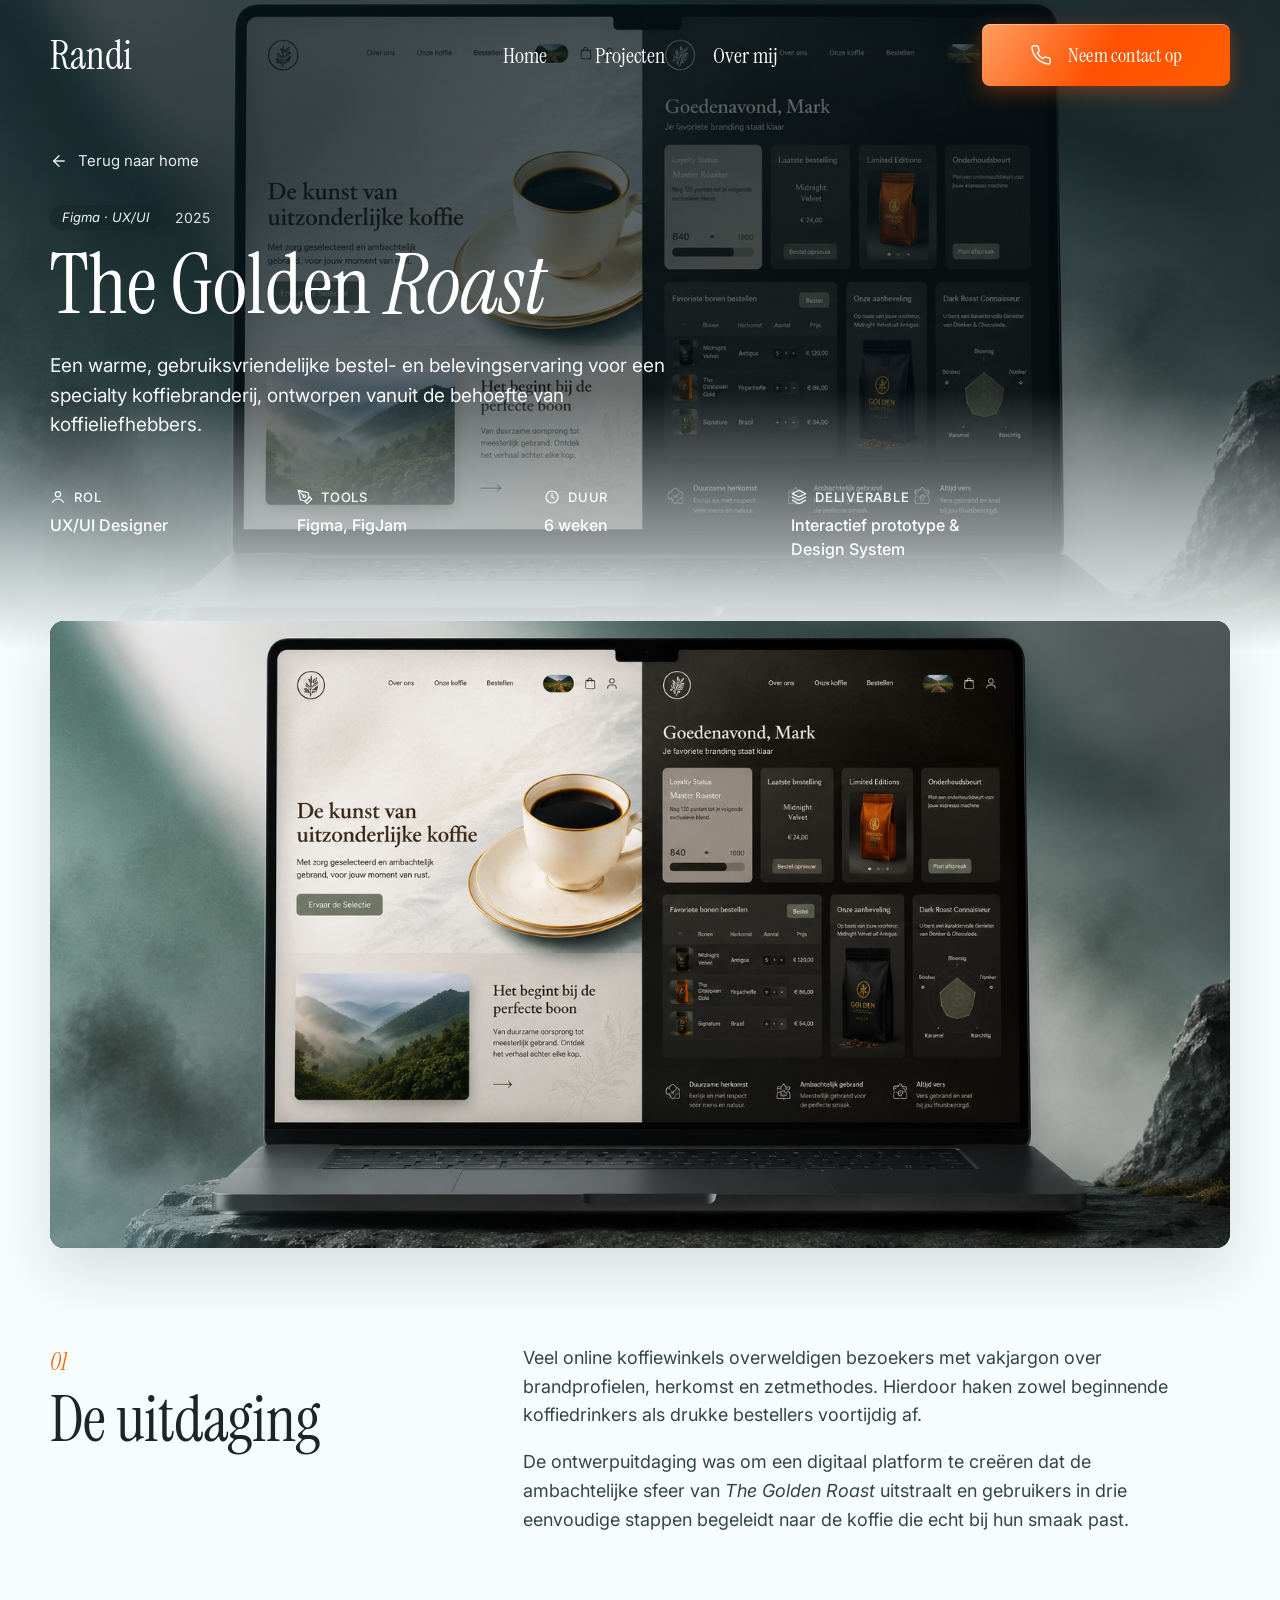
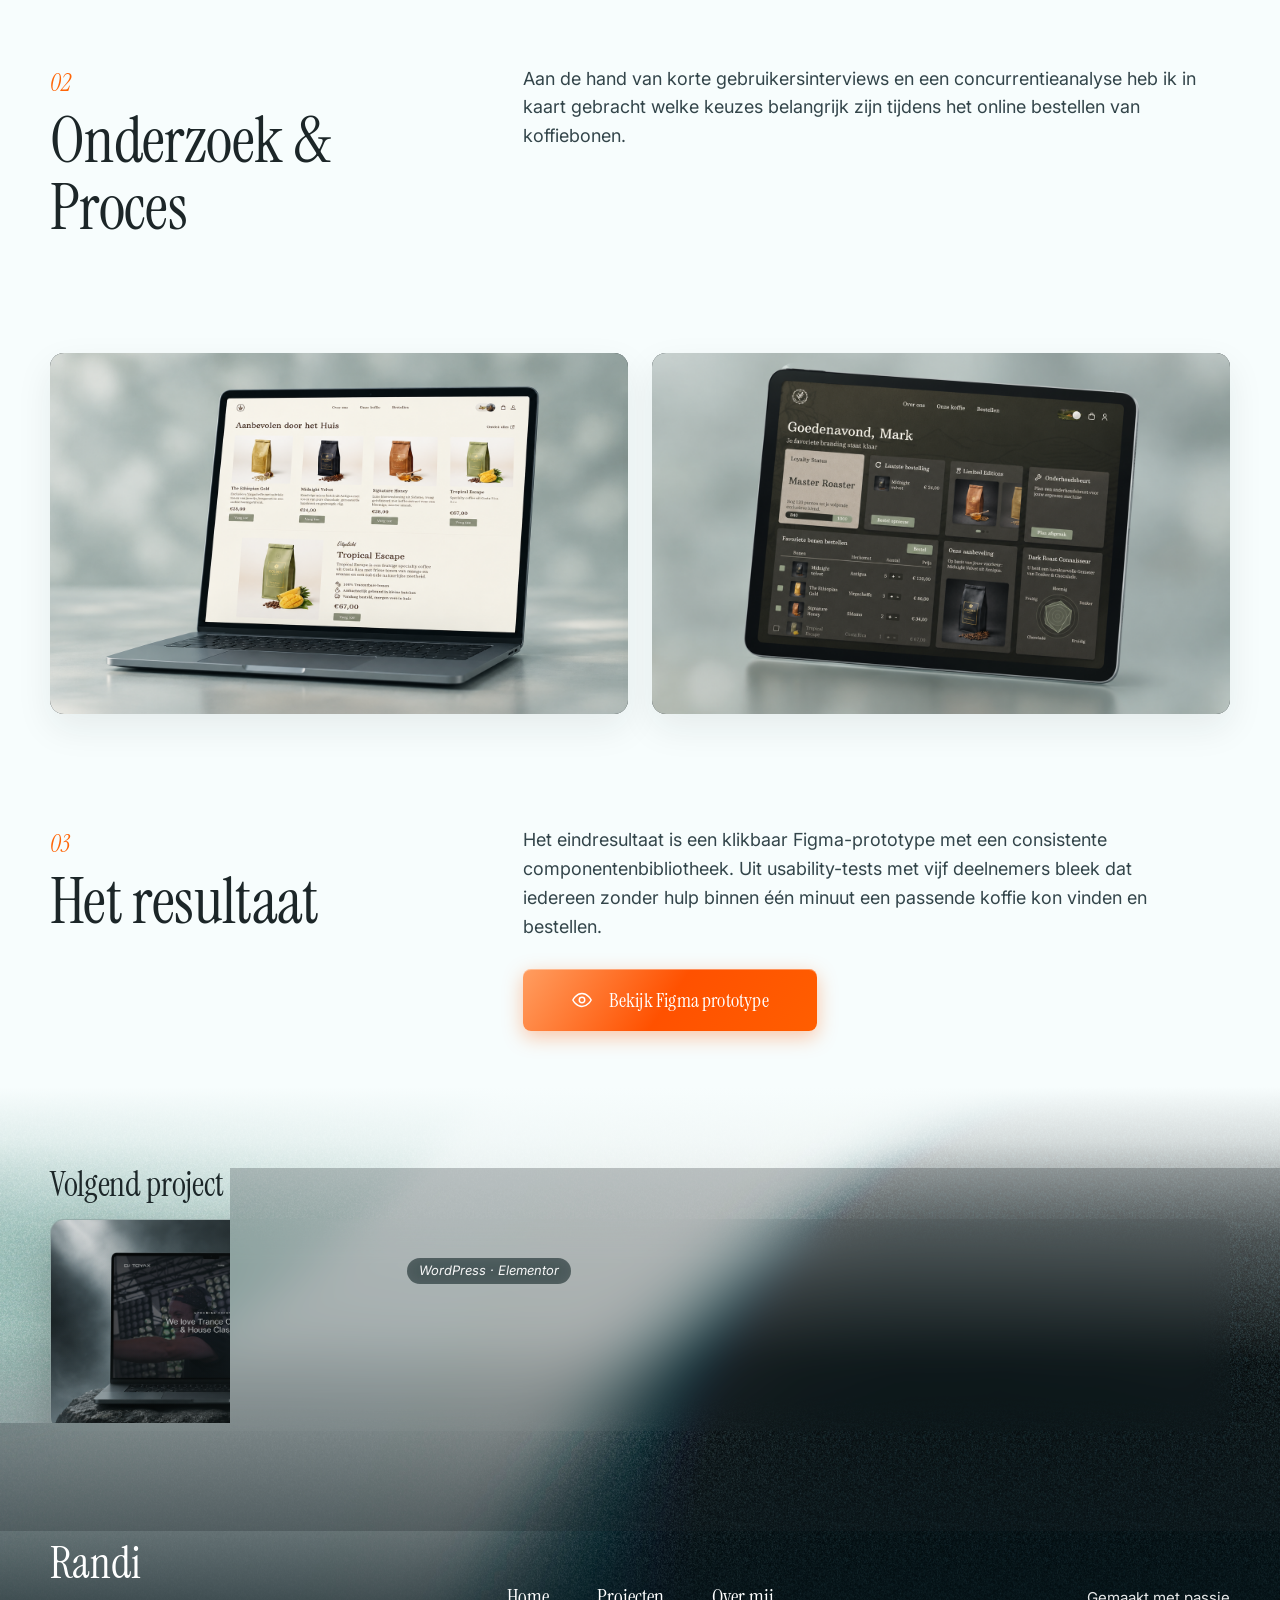
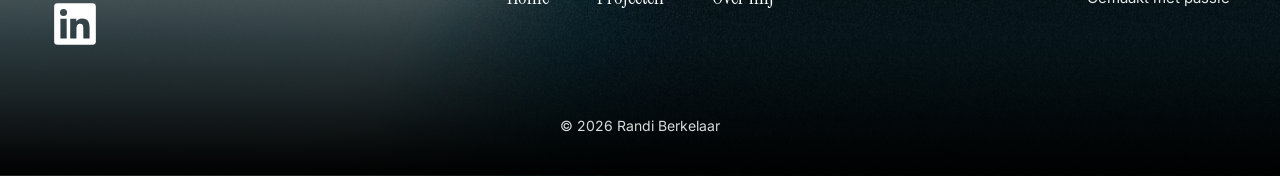
==== commit 285ae775: "hover weg onnodig" ====
--- a/goldenroast.html
+++ b/goldenroast.html
@@ -167,11 +167,11 @@
       <div class="container">
         <div class="case-gallery reveal">
           <figure class="gallery-item">
-            <img src="images/goldenroast.png" alt="Productpagina en smaakprofiel kiezer"
+            <img src="images/goldenroast1.png" alt="Productpagina en smaakprofiel kiezer"
               onerror="this.style.display='none'">
           </figure>
           <figure class="gallery-item">
-            <img src="images/goldenroast.png" alt="Mobiele weergave en winkelmand"
+            <img src="images/Dashboard2.png" alt="Mobiele weergave en winkelmand"
               onerror="this.style.display='none'">
           </figure>
         </div>
--- a/style.css
+++ b/style.css
@@ -1198,9 +1198,9 @@
   transition: transform .5s ease;
 }
 
-.gallery-item:hover img {
+/* .gallery-item:hover img {
   transform: scale(1.03);
-}
+} */
 
 /* Volgend project blok met projectfoto */
 .next-project {
